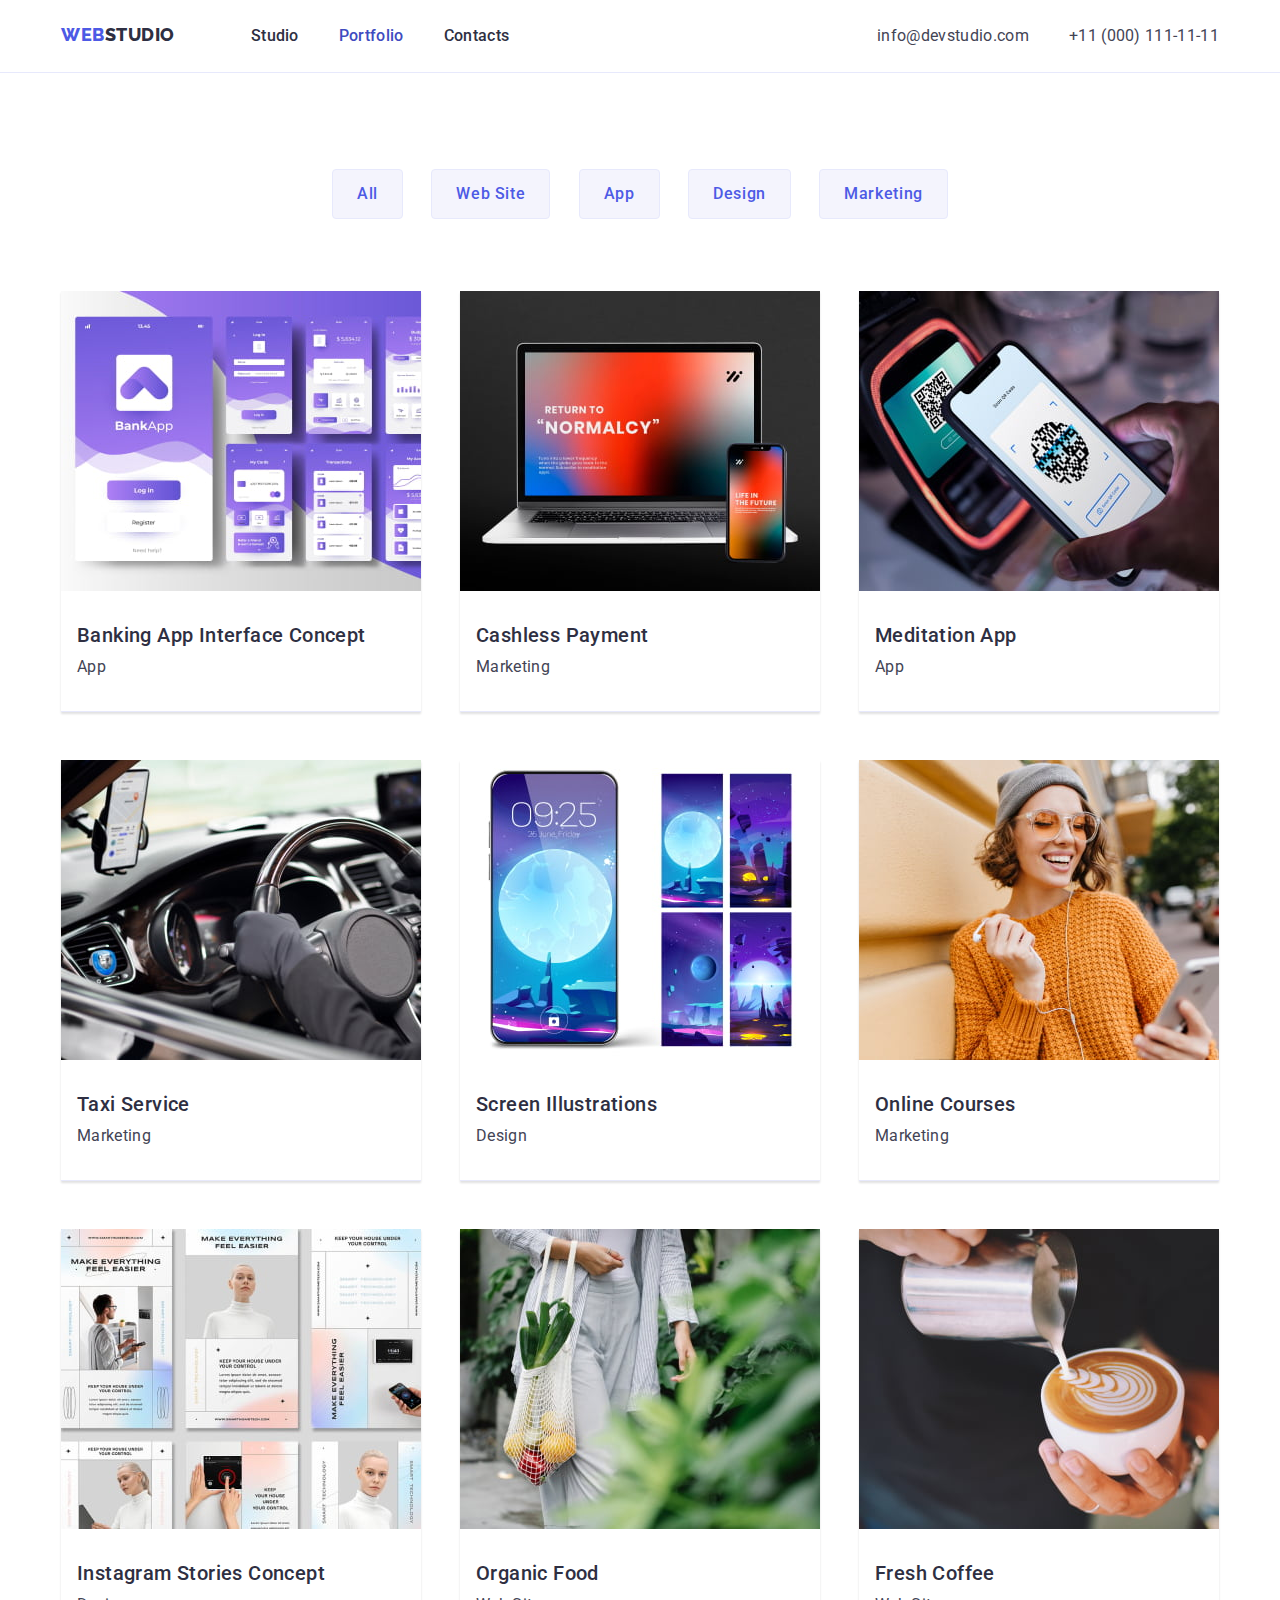
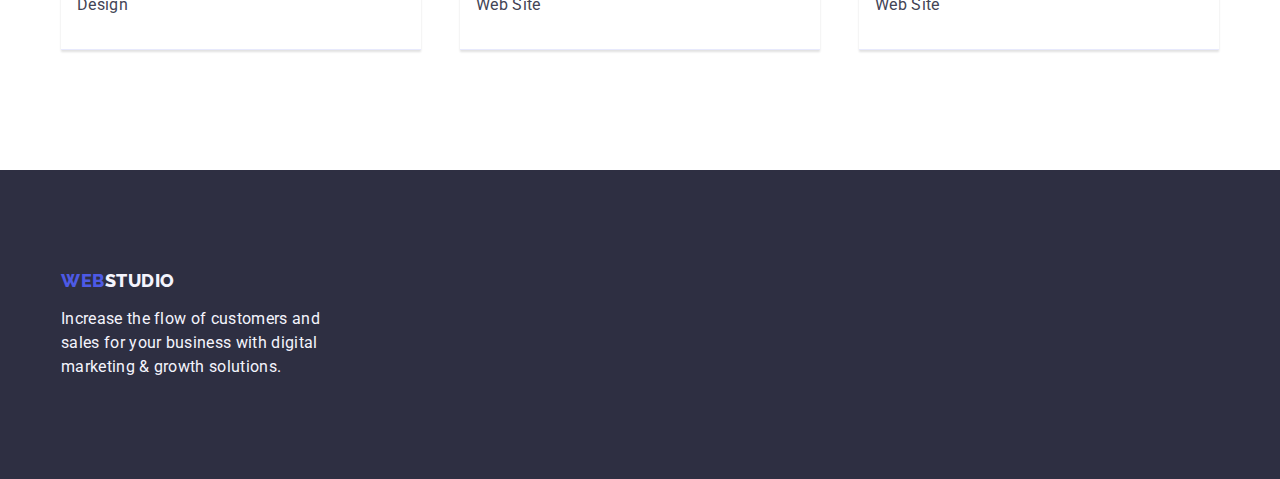
==== portfolio.html @ 70651bca "1st Push" ====
<!DOCTYPE html>
<html lang="en">

<head>
    <meta charset="UTF-8">
    <meta name="viewport" content="width=device-width, initial-scale=1.0">
    <title>portfolio</title>
    <link rel="stylesheet" href="https://cdnjs.cloudflare.com/ajax/libs/modern-normalize/1.0.0/modern-normalize.min.css">
    <link rel="stylesheet" href="css/styles.css">
    <link href="https://fonts.googleapis.com/css2?family=Raleway:wght@800&family=Roboto:wght@400;500;700;900&display=swap"
        rel="stylesheet"> 
</head>

<body>
    <!--Header Section-->
    <header class="header">
        <div class="container main-header-container">

            <!-- Navigation to other pages -->
            <nav class="main-header-nav">
                <a href="/goit-markup-hw-03/" class="main-header-web"><span class="main-header-span-web">WEB</span><span
                                    class="main-header-span-studio">STUDIO</span></a>
                <ul class="main-header-nav-list">
                    <li class="main-header-nav-item"><a href="index.html" class="main-header-nav-link">Studio</a>
                    </li>
                    <li class="main-header-nav-item"><a href="portfolio.html" class="main-header-nav-link active">Portfolio</a>
                    </li>
                    <li class="main-header-nav-item"><a href="Contacts" class="main-header-nav-link">Contacts</a></li>
                </ul>
            </nav>
    
            <address class="main-header-address">
                <ul class="main-header-address-list">
                    <li class="main-header-address-item"><a href="mailto:info@devstudio.com"
                            class="main-header-address-link">info@devstudio.com</a></li>
                    <li class="main-header-address-item"><a href="tel:+110001111111" class="main-header-address-link">+11
                            (000) 111-11-11</a></li>
                </ul>
            </address>
        </div>
    </header>
    
    <!--Main Section-->
    <main>
        <section class="section options">
            <div class="container options-container">
                <h2 hidden>options</h2>
                <ul class="options-list">
                    <li class="options-item"><button class="options-item-button" type="button">All</button>
                    </li>
                    <li class="options-item"><button class="options-item-button" type="button">Web Site</button>
                    </li>
                    <li class="options-item"><button class="options-item-button" type="button">App</button>
                    </li>
                    <li class="options-item"><button class="options-item-button" type="button">Design</button>
                    </li>
                    <li class="options-item"><button class="options-item-button" type="button">Marketing</button>
                    </li>
                </ul>
            </div>
        </section>

        <section class="section projects">

            <div class="container projects-container">
            <H2 hidden>Projects</H2>
                <ul class="projects-list">
                    <li class="projects-item">
                        <img class="projects-item-img" src="images/portf-img1.jpg" alt="mobile banking app interface screen" width="360">
                        <div class="projects-item-title-container">
                            <h3 class="projects-item-title">Banking App Interface Concept</h3>
                            <p class="projects-item-description">App</p>
                        </div>
                    </li>

                    <li class="projects-item">
                        <img class="projects-item-img" src="images/portf-img2.jpg" alt="a phone capturing a barcode" width="360">
                        <div class="projects-item-title-container">
                            <h3 class="projects-item-title">Cashless Payment</h3>
                            <p class="projects-item-description">Marketing</p>
                        </div>
                    </li>

                    <li class="projects-item">
                        <img class="projects-item-img" src="images/portf-img3.jpg" alt="a photo showing laptop and a phone" width="360">
                        <div class="projects-item-title-container"> 
                            <h3 class="projects-item-title">Meditation App</h3>
                            <p class="projects-item-description">App</p>
                        </div>
                    </li>

                    <li class="projects-item">
                        <img class="projects-item-img" src="images/portf-img4.jpg" alt="a photo stirring a car" width="360">
                        <div class="projects-item-title-container">
                            <h3 class="projects-item-title">Taxi Service</h3>
                            <p class="projects-item-description">Marketing</p>
                        </div>
                    </li>

                    <li class="projects-item">
                        <img class="projects-item-img" src="images/portf-img5.jpg" alt="a photo of variety of phone screen" width="360">
                        <div class="projects-item-title-container">
                            <h3 class="projects-item-title">Screen Illustrations</h3>
                            <p class="projects-item-description">Design</p>
                        </div>
                    </li>

                    <li class="projects-item">
                        <img class="projects-item-img" src="images/portf-img6.jpg" alt="a woman listening to music using her phone " width="360">
                        <div class="projects-item-title-container">
                            <h3 class="projects-item-title">Online Courses</h3>
                            <p class="projects-item-description">Marketing</p>
                        </div>
                    </li>

                    <li class="projects-item">
                        <img class="projects-item-img" src="images/portf-img7.jpg" alt="instagram pages" width="360">
                        <div class="projects-item-title-container">
                            <h3 class="projects-item-title">Instagram Stories Concept</h3>
                            <p class="projects-item-description">Design</p>
                        </div>
                    </li>

                    <li class="projects-item">
                        <img class="projects-item-img" src="images/portf-img8.jpg" alt="female carrying a bag of vegetables and fruits" width="360">
                        <div class="projects-item-title-container">
                            <h3 class="projects-item-title">Organic Food</h3>
                            <p class="projects-item-description">Web Site</p>
                        </div>
                    </li>

                    <li class="projects-item">
                        <img class="projects-item-img" src="images/portf-img9.jpg" alt="Pouring milk into the blended coffee" width="360">
                        <div class="projects-item-title-container">
                            <h3 class="projects-item-title">Fresh Coffee</h3>
                            <p class="projects-item-description">Web Site</p>
                        </div>
                    </li>
                </ul>
            </div>
        </section>

        <!--Footer Section-->
    <footer class="main-footer">
        <div class="container main-footer-container">
            <a href="/goit-markup-hw-03/" class="main-footer-web"><span class="main-footer-span-web">WEB</span><span
                    class="main-footer-span-studio">STUDIO</span></a>
            <p class="main-footer-paragraph">Increase the flow of customers and sales for your business with digital
                marketing & growth solutions.</p>
        </div>
    </footer>
</body>
</html>
---- css/styles.css ----
:root {
    --iriscolor: #4d5ae5;
    --navyblue: #2e2f42;
    --navcolor: black;
    --oceancolor: #404bbf;
    --whitecolor: #ffffff;
    --slatecolor: #434455;
    --cornflowercolor: #e7e9fc;
    --cloudcolor: #f4f4fd;
    --greencolor: #31d0aa;
    --lightslatecolor: #8e8f99;
    --navybluemodalcolor: #2e2f42;
    --greycolor: #2e2f42;
    --dairycolor: #fcfcfc;
}

* {
    margin: 0;
    padding: 0;
    box-sizing: border-box;
}

body {
    font-family: 'Roboto', sans-serif;
}

img {
    display: block;
    max-width: 100%;
    height: auto;
}

h1, h2, h3, h4, h5, h6, p, ul {
    margin: 0px;
    padding: 0px;
    list-style: none;
}

.container {
    width: 1158px;
    margin: 0 auto;
}

.section {
    padding: 120px 0px;
}

/*Header Section*/
.header {
    border-bottom: 1px solid var(--cornflowercolor);
    background-color: var(--whitecolor);
    padding-top: 24px;
    padding-bottom: 24px;
}

.main-header-container {
    display: flex;
    justify-content: space-between;
}

.main-header-web {
    text-decoration: none;
    font-size: 18px;
    line-height: 1.167em;
    letter-spacing: 0.54px;
}

.main-header-span-web {
    color: var(--iriscolor);
    font-family: Raleway;
    font-size: 18px;
    font-weight: 800;
    line-height: 1.167em;
    letter-spacing: 0.54px;
    text-transform: uppercase;  
}

.main-header-span-studio {
    color: var(--navyblue);
    font-family: Raleway;
    font-size: 18px;
    font-weight: 800;
    line-height: 1.167em;
    letter-spacing: 0.54px;
    text-transform: uppercase;
}

.main-header-nav {
    display: inline-flex;
    gap: 76px;
}

.main-header-nav-list {
    display: flex;
    gap: 40px;
}

.main-header-nav-link {
    color: var(--navyblue);
    text-decoration: none;
    font-size: 16px;
    font-weight: 500;
    line-height: 1.5em;
    letter-spacing: 0.32px;
}

.main-header-address-list {
    display: flex;
    gap: 40px;
}

.main-header-address-link {
    text-decoration: none;
    font-style: normal;
    color: var(--slatecolor);
    font-family: Roboto;
    font-size: 16px;
    line-height: 1.5em;
    letter-spacing: 0.32px;
}

.main-header-web:hover .main-header-span-web {
    color: var(--oceancolor);
}

.main-header-web:hover .main-header-span-studio {
    color: var(--oceancolor);
}

.main-header-web:focus .main-header-span-web {
    color: var(--oceancolor);
}

.main-header-web:focus .main-header-span-studio {
    color: var(--oceancolor);
}

.main-header-nav-link.active { 
    color: var(--oceancolor);
}

.main-header-nav-link:hover, .main-header-nav-link:focus  {
    color: var(--oceancolor);
}

.main-header-address a:hover, .main-header-address a:focus {
    color: var(--oceancolor);
}

/*Header Section-End*/

/*Footer*/
.main-footer {
    background-color: var(--navyblue);
    padding: 100px 0px;
}

.main-footer-web {
    text-decoration: none;
    font-size: 18px;
    line-height: 1.167em;
    letter-spacing: 0.54px;
}

.main-footer-span-web {
    color: var(--iriscolor);
    font-family: Raleway;
    font-size: 18px;
    font-weight: 800;
    line-height: 1.167em;
    letter-spacing: 0.54px;
    text-transform: uppercase;
}

.main-footer-span-studio {
    color: var(--cloudcolor);
    font-family: raleway;
    font-size: 18px;                    
    font-weight: 800;
    line-height: 1.167em;
    letter-spacing: 0.54px;
    text-transform: uppercase;
}

.main-footer-paragraph {
    color: var(--cloudcolor);
    font-size: 16px;
    line-height: 1.5em;
    letter-spacing: 0.32px;
    margin-top: 16px;
    width: 264px;
}

.main-footer-web:hover .main-footer-span-web {
    color: var(--oceancolor);
}

.main-footer-web:hover .main-footer-span-studio {
    color: var(--oceancolor);
}

.main-footer-web:focus .main-footer-span-web {
    color: var(--oceancolor);
}   

.main-footer-web:focus .main-footer-span-studio {
    color: var(--oceancolor);
}
/*Footer-end*/


/*Porfolio-Body*/

.section.options {
    padding-top: 96px;
    padding-bottom: 72px;
}

.options-container{
    padding-left: 271px;
    padding-right: 271px;
}

.options-item-button {
    font-family: roboto;
    color: var(--iriscolor);
    font-size: 16px;
    font-weight: 500;
    line-height: 1.5em;
    letter-spacing: 0.64px;
    border-radius: 4px;
    border: 1px solid var(--cornflowercolor);
    background: var(--cloudcolor);
    padding: 12px 24px;
    font-family: inherit;
    outline: none;
}

.options-list {
    display: flex;
    justify-content: space-between;
}   

.options-item-button:hover, .options-item-button:focus {
    color: var(--whitecolor);
    cursor: pointer;
    border-radius: 4px;
    background: var(--oceancolor);
    box-shadow: 0px 2px 2px 0px rgba(0, 0, 0, 0.12), 0px 2px 1px 0px rgba(0, 0, 0, 0.08), 0px 3px 1px 0px rgba(0, 0, 0, 0.10);
    padding: 12px 24px;
    border-color: var(--oceancolor);
}

.section.projects{
    padding-top: 0px;
}

.projects-list{
    display: flex;
    flex-wrap: wrap;
    justify-content: space-between;
    flex-grow: 0px;
    flex-shrink: 0px;
    row-gap: 48px;
}

.projects-item {
    border-bottom: 1px solid var(--cornflowercolor);
    background: var(--whitecolor);
    box-shadow: 0px 2px 2px 0px rgba(0, 0, 0, 0.12)
}

.projects-item-title-container {
    padding: 32px 16px;
}

.projects-item-title {
    font-size: 20px;
    color: var(--navyblue);
    font-weight: 500;
    line-height: 1.2em;
    letter-spacing: 0.4px;
    margin-bottom: 8px;
}

.projects-item-description {
    color: var(--slatecolor);
    font-size: 16px;
    line-height: 1.5em;
    letter-spacing: 0.32px;
}
/*Porfolio-Body-End*/

/*Studio-Body*/
.section.studio-main {
    background-color: var(--navyblue);
    text-align: center;
    padding: 188px 0px;
}

.studio-main-title {
    color: var(--whitecolor);
    font-size: 56px;
    line-height: 60px;
    letter-spacing: 1.12px;
    margin-bottom: 48px;
}

.studio-button {
    color: var(--whitecolor);
    font-family: Roboto;
    font-size: 16px;
    font-weight: 500;
    line-height: 1.5em;
    letter-spacing: 0.64px;
    border-radius: 4px;
    background: var(--iriscolor);
    box-shadow: 0px 4px 4px 0px rgba(0, 0, 0, 0.15);
    font-family: inherit;
    outline: none;
    border: unset;
    padding: 16px 32px;
}

.studio-button:hover, .studio-button:focus {
    background-color: var(--oceancolor);
}

.features-list {
    display: flex;
    gap: 24px;
}

.features-item-heading {
    font-size: 20px;
    color: var(--navyblue);
    font-weight: 500;
    line-height: 1.2em;
    letter-spacing: 0.4px;
}

.features-item-description {
    color: var(--slatecolor);
    font-size: 16px;
    line-height: 1.5em;
    letter-spacing: 0.32px;
}

.section.services {
    padding-top: 0px;
}

.services-heading {
    color: var(--navyblue);
    text-align: center;
    font-size: 36px;
    line-height: 1.11em;
    letter-spacing: 0.72px;
    text-transform: capitalize;
    margin-bottom: 72px;
}

.services-list {
    display: flex;
    justify-content: space-between;
}

.section.team {
    background-color: var(--cloudcolor);
}

.team-heading {
    color: var(--navyblue);
    text-align: center;
    font-size: 36px;
    line-height: 1.11em;
    letter-spacing: 0.72px;
    text-transform: capitalize;
    margin-bottom: 72px;
}

.team-list {
    display: flex;
    justify-content: space-between;
}

.team-item {
    border-radius: 0px 0px 4px 4px;
    background: var(--whitecolor);
    box-shadow: 0px 2px 1px 0px rgba(46, 47, 66, 0.08), 0px 1px 1px 0px rgba(46, 47, 66, 0.16), 0px 1px 6px 0px rgba(46, 47, 66, 0.08);
}

.team-item-biography {
    padding: 32px 0px;
}

.team-item-name {
    color: var(--navyblue);
    font-size: 20px;
    font-weight: 500;
    line-height: 1.2em;
    letter-spacing: 0.4px;
    text-align: center;
    margin-bottom: 8px;
}

.team-item-role {
    color: var(--slatecolor);
    font-size: 16px;
    line-height: 1.5em;
    letter-spacing: 0.32px;
    text-align: center;
} 

/*Studio-Body-End*/
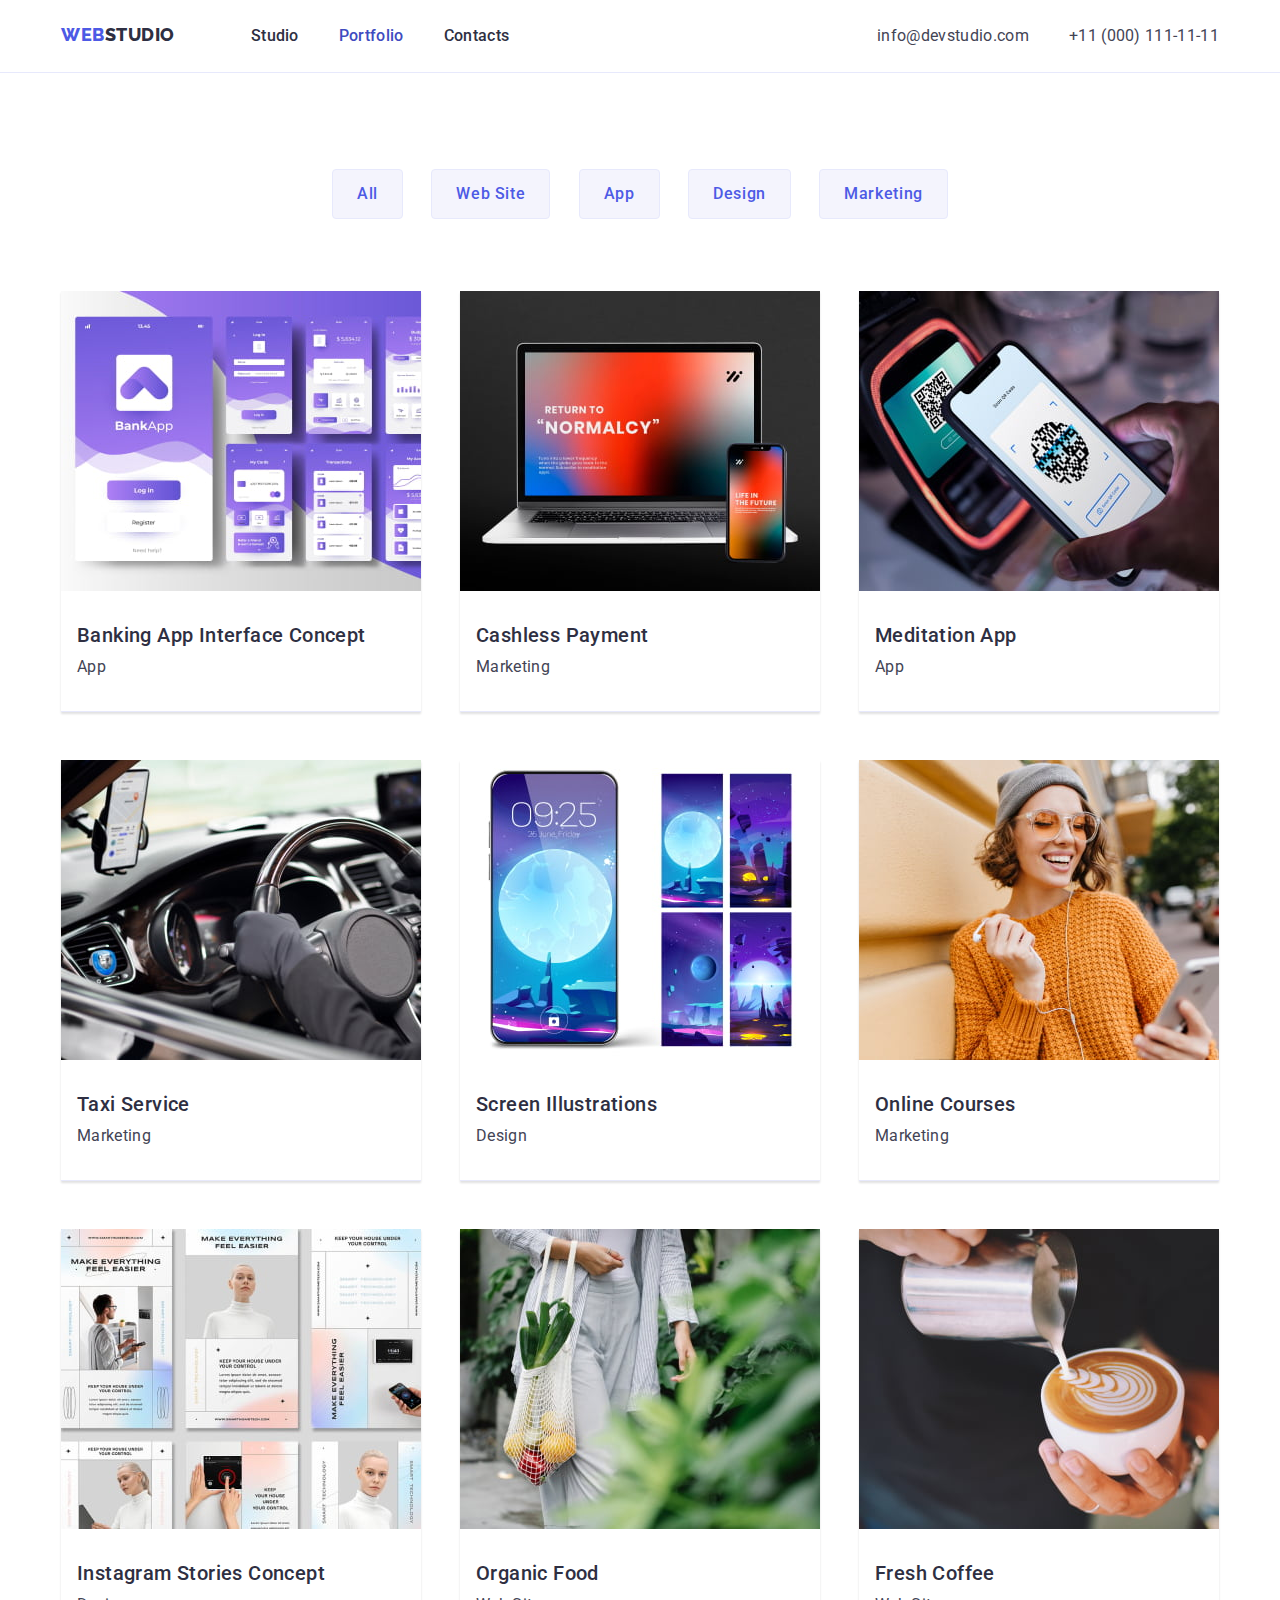
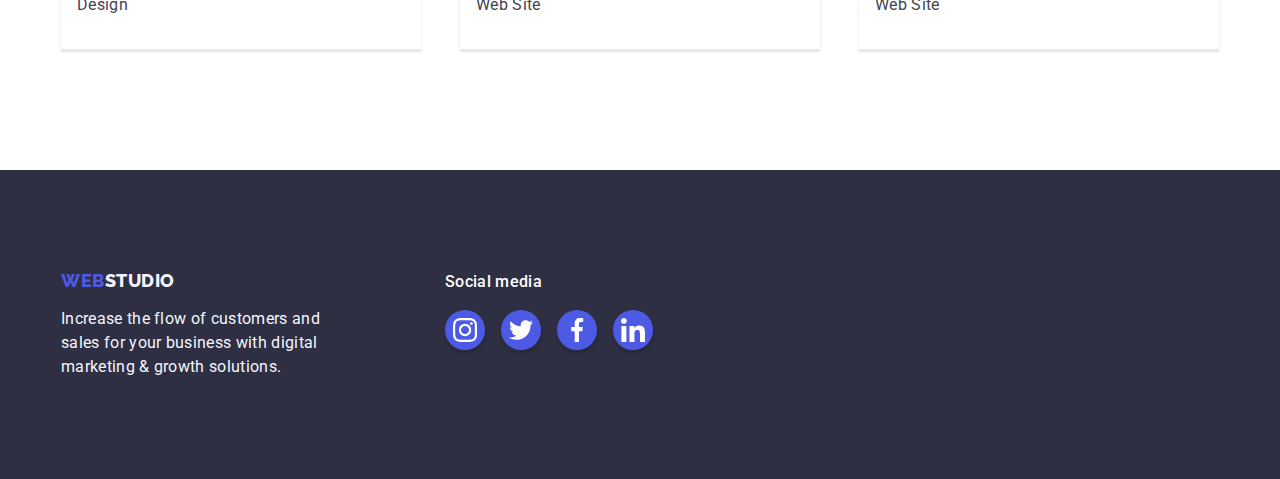
==== commit 33be8c8f: "2nd Push" ====
--- a/portfolio.html
+++ b/portfolio.html
@@ -18,7 +18,7 @@
 
             <!-- Navigation to other pages -->
             <nav class="main-header-nav">
-                <a href="/goit-markup-hw-03/" class="main-header-web"><span class="main-header-span-web">WEB</span><span
+                <a href="/goit-markup-hw-04/" class="main-header-web"><span class="main-header-span-web">WEB</span><span
                                     class="main-header-span-studio">STUDIO</span></a>
                 <ul class="main-header-nav-list">
                     <li class="main-header-nav-item"><a href="index.html" class="main-header-nav-link">Studio</a>
@@ -71,6 +71,7 @@
                             <h3 class="projects-item-title">Banking App Interface Concept</h3>
                             <p class="projects-item-description">App</p>
                         </div>
+                        </a>
                     </li>
 
                     <li class="projects-item">
@@ -143,10 +144,47 @@
         <!--Footer Section-->
     <footer class="main-footer">
         <div class="container main-footer-container">
-            <a href="/goit-markup-hw-03/" class="main-footer-web"><span class="main-footer-span-web">WEB</span><span
-                    class="main-footer-span-studio">STUDIO</span></a>
-            <p class="main-footer-paragraph">Increase the flow of customers and sales for your business with digital
-                marketing & growth solutions.</p>
+            <div class="main-footer-webstudio">
+                <a href="/goit-markup-hw-04/" class="main-footer-web"><span class="main-footer-span-web">WEB</span><span
+                        class="main-footer-span-studio">STUDIO</span></a>
+                <p class="main-footer-paragraph">Increase the flow of customers and sales for your business with digital
+                    marketing &
+                    growth solutions.</p>
+            </div>
+            <div class="main-footer-socialmedia">
+                <h4 class="socialmedia">Social media</h4>
+                <ul class="socialmedia-icon-list">
+                    <li class="socialmedia-icon-item">
+                        <a href="/goit-markup-hw-04/" class="socialmedia-icon-link">
+                            <svg class="svg socialmedia-icon" width="24px" height="24px">
+                                <use href="/images/icons.svg#icon-instagram"></use>
+                            </svg>
+                        </a>
+                    </li>
+                    <li class="socialmedia-icon-item">
+                        <a href="/goit-markup-hw-04/" class="socialmedia-icon-link">
+                            <svg class="svg socialmedia-icon" width="24px" height="24px">
+                                <use href="/images/icons.svg#icon-twitter"></use>
+                            </svg>
+                        </a>
+                    </li>
+                    <li class="socialmedia-icon-item">
+                        <a href="/goit-markup-hw-04/" class="socialmedia-icon-link">
+                            <svg class="svg socialmedia-icon" width="24px" height="24px">
+                                <use href="/images/icons.svg#icon-facebook"></use>
+                            </svg>
+                        </a>
+                    </li>
+                    <li class="socialmedia-icon-item">
+                        <a href="/goit-markup-hw-04/" class="socialmedia-icon-link">
+                            <svg class="svg socialmedia-icon" width="24px" height="24px">
+                                <use href="/images/icons.svg#icon-linkedin"></use>
+                            </svg>
+                        </a>
+                    </li>
+                </ul>
+            </div>
+        
         </div>
     </footer>
 </body>
--- a/css/styles.css
+++ b/css/styles.css
@@ -12,6 +12,8 @@
     --navybluemodalcolor: #2e2f42;
     --greycolor: #2e2f42;
     --dairycolor: #fcfcfc;
+    --orangecolor: orange; 
+    --lightslatecolor: #8E8F99;
 }
 
 * {
@@ -274,6 +276,14 @@
     padding: 32px 16px;
 }
 
+.projects-item-title-container:hover {
+    border: 1px solid var(--CLOUD, #F4F4FD);
+    background: var(--WHITE, #FFF);
+    box-shadow: 0px 2px 1px 0px rgba(46, 47, 66, 0.08),
+        0px 1px 1px 0px rgba(46, 47, 66, 0.16),
+        0px 1px 6px 0px rgba(46, 47, 66, 0.08);
+}
+
 .projects-item-title {
     font-size: 20px;
     color: var(--navyblue);
@@ -292,10 +302,21 @@
 /*Porfolio-Body-End*/
 
 /*Studio-Body*/
+
+.studio-main-main {
+   background-image: linear-gradient(to right, rgba(46, 47, 66, .7), rgba(46, 47, 66, .7));
+   text-align: center;
+   padding: 188px 0px;
+   object-fit: cover;
+}
+
 .section.studio-main {
     background-color: var(--navyblue);
     text-align: center;
-    padding: 188px 0px;
+    background-image: url(../images/img8.jpg);
+    background-repeat: no-repeat;
+    background-position: center;
+    padding: 0;
 }
 
 .studio-main-title {
@@ -305,6 +326,7 @@
     letter-spacing: 1.12px;
     margin-bottom: 48px;
 }
+
 
 .studio-button {
     color: var(--whitecolor);
@@ -413,3 +435,133 @@
 } 
 
 /*Studio-Body-End*/
+
+/*Icons Style*/
+
+.svg {
+    fill: var(--slatecolor);
+}
+
+
+.features-item-icon-box {
+    background-color: var(--cloudcolor);
+    border-radius: 4px;
+    margin-bottom: 8px;
+    padding: 24px 0px;
+    display: flex;
+    justify-content: center;
+}
+.features-item-icon-box:hover {
+    border: 1px solid var(--cloudcolor);
+    box-shadow: 0px 2px 1px 0px rgba(46, 47, 66, 0.08),
+    0px 1px 1px 0px rgba(46, 47, 66, 0.16),
+    0px 1px 6px 0px rgba(46, 47, 66, 0.08);
+}
+
+.features-icon:hover {
+    fill: var(--orangecolor);
+}
+
+.team-icon-list {
+    display: flex;
+    gap: 24px;
+    margin-top: 8px;
+    justify-content: center;
+}
+
+.team-icon{
+    fill: var(--whitecolor);
+}
+
+
+.team-icon-link {
+    border-radius: 50%;
+    background: var(--iriscolor);
+    box-shadow: 0px 4px 4px 0px rgba(0, 0, 0, 0.15);
+    display: flex;
+    justify-content: center;
+    width: 40px; 
+    height: 40px;
+    padding: 8px;
+}   
+
+.team-icon-link:hover, .team-icon-link:focus {
+    background: var(--oceancolor);
+    box-shadow: 0px 2px 2px 0px rgba(0, 0, 0, 0.12), 0px 2px 1px 0px rgba(0, 0, 0, 0.08), 0px 3px 1px 0px rgba(0, 0, 0, 0.10);
+    border-color: var(--oceancolor);
+ }
+
+.customer-heading {
+        color: var(--NAVY-BLUE, #2E2F42);
+        text-align: center;
+        font-size: 36px;
+        line-height: 40px;
+        letter-spacing: 0.72px;
+        text-transform: capitalize;
+        margin-bottom: 72px;
+}
+
+.customer-item{
+    width: 168px;
+    border-radius: 4px;
+    border: 1px solid var(--lightslatecolor);
+    display: inline-block;
+    text-align: center;
+    padding-top: 16px;
+    padding-bottom: 16px;
+}
+
+.customer-list {
+    display: flex;
+    justify-content: space-between;
+    column-gap: 24px;
+}
+
+.customer-icon:hover {
+    fill: var(--oceancolor);
+    box-shadow: 0px 8px 8px 0px rgba(0, 0, 0, 0.20), 0px 2px 1px 0px rgba(0, 0, 0, 0.08), 0px 3px 1px 0px rgba(0, 0, 0, 0.10);
+}
+.customer-icon-link:focus .customer-icon{
+    fill: var(--oceancolor);
+    box-shadow: 0px 8px 8px 0px rgba(0, 0, 0, 0.20), 0px 2px 1px 0px rgba(0, 0, 0, 0.08), 0px 3px 1px 0px rgba(0, 0, 0, 0.10);
+}
+
+.socialmedia-icon-list {
+    display: flex;  
+    column-gap: 16px ;
+}
+
+.socialmedia {
+    color: var(--whitecolor);
+    font-size: 16px;
+    font-weight: 500;
+    line-height: 24px;
+    letter-spacing: 0.32px;
+    margin-bottom: 16px;
+}
+
+.socialmedia-icon{
+    fill: var(--whitecolor);
+}
+
+.main-footer-container {
+    display: flex;
+    column-gap: 120px;
+}
+
+.socialmedia-icon-link {
+    border-radius: 50%;
+    background: var(--iriscolor);
+    box-shadow: 0px 4px 4px 0px rgba(0, 0, 0, 0.15);
+    display: flex;
+    justify-content: center;
+    width: 40px;
+    height: 40px;
+    padding: 8px;
+}
+
+.socialmedia-icon-link:hover, .socialmedia-icon-link:focus  {
+    background: var(--greencolor);
+    box-shadow: 0px 2px 2px 0px rgba(0, 0, 0, 0.12), 0px 2px 1px 0px rgba(0, 0, 0, 0.08), 0px 3px 1px 0px rgba(0, 0, 0, 0.10);
+    border-color: var(--greencolor);
+}
